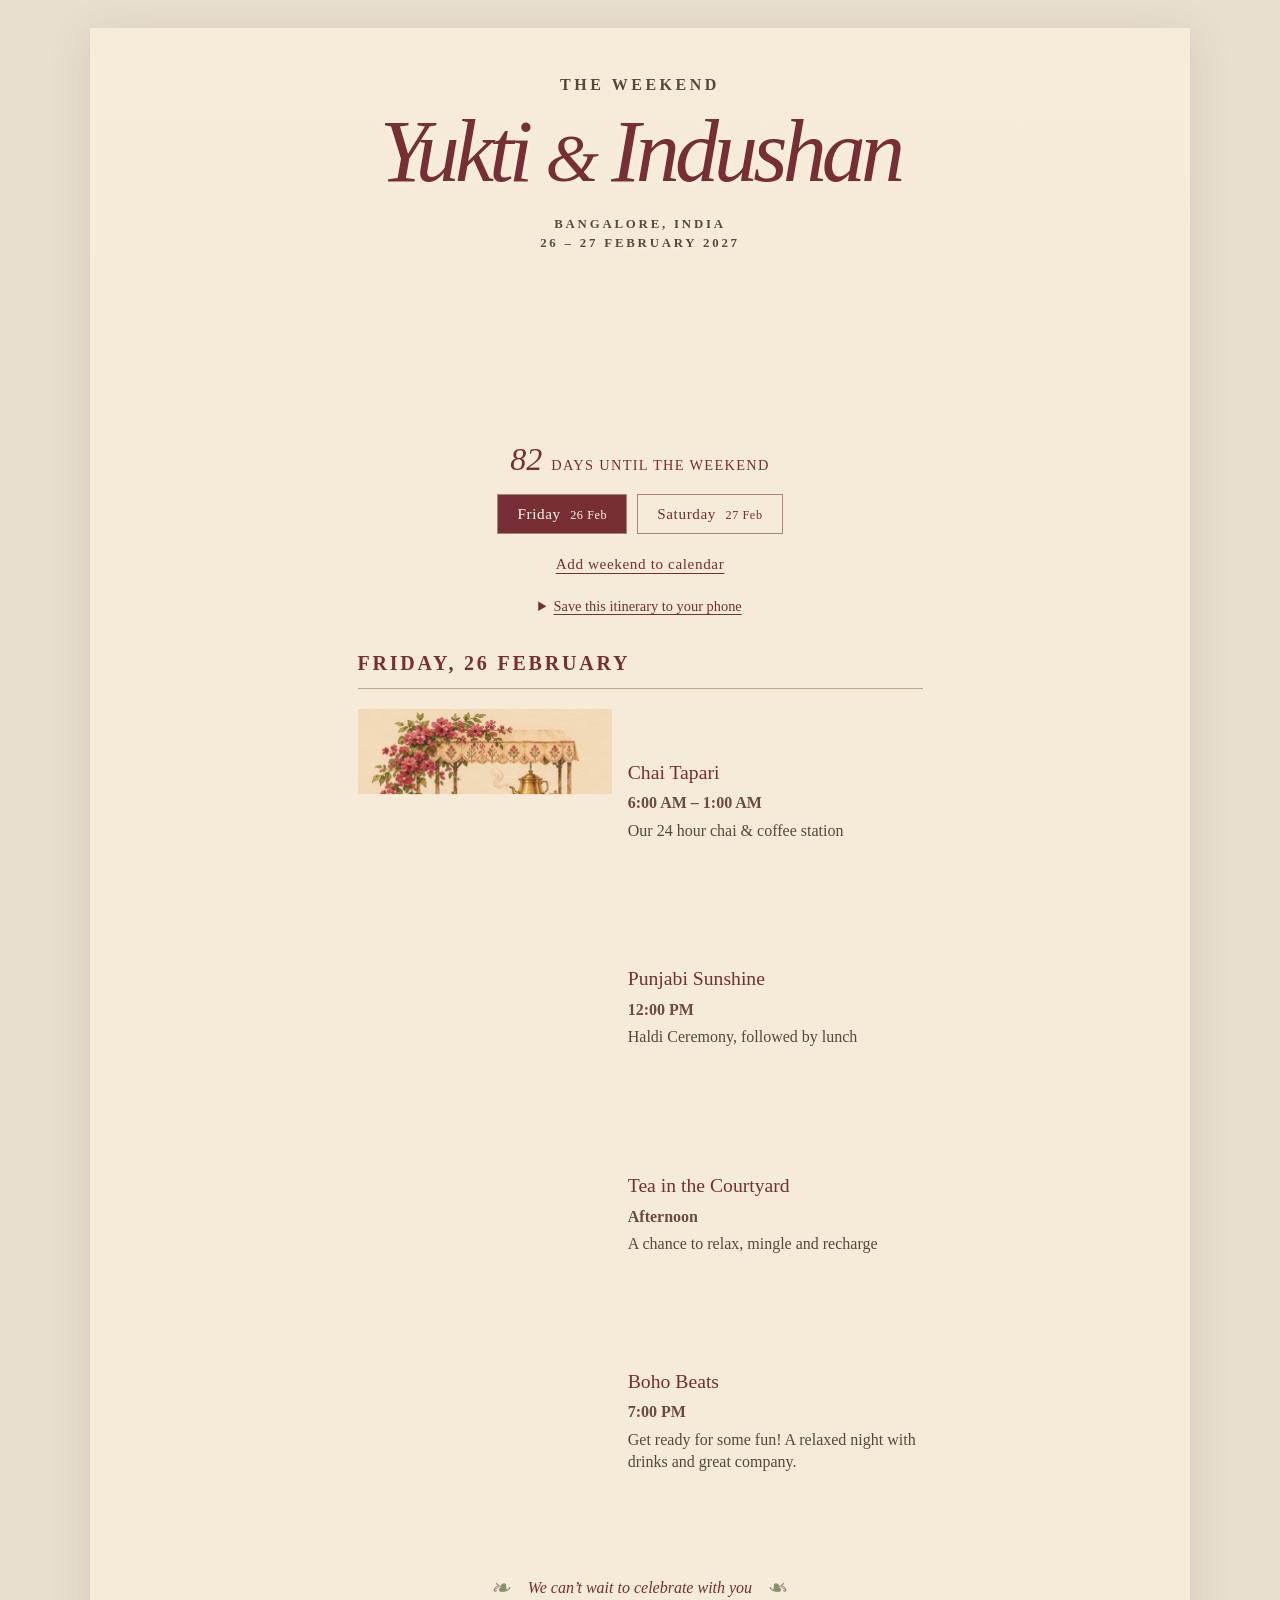
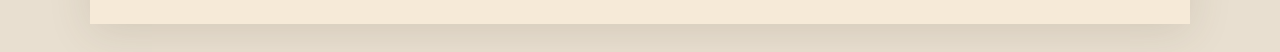
==== index.html @ e892ce78 "Add wedding itinerary web app" ====
<!doctype html>
<html lang="en">
<head>
  <meta charset="utf-8">
  <meta name="viewport" content="width=device-width, initial-scale=1">
  <meta name="theme-color" content="#f4e8d5">
  <meta name="description" content="The wedding weekend itinerary for Yukti and Indushan in Bangalore, 26–27 February 2027.">
  <title>Friday | Yukti &amp; Indushan</title>
  <link rel="manifest" href="manifest.webmanifest">
  <link rel="apple-touch-icon" href="assets/apple-touch-icon.png">
  <meta name="apple-mobile-web-app-capable" content="yes">
  <meta name="apple-mobile-web-app-status-bar-style" content="default">
  <link rel="stylesheet" href="style.css">
</head>
<body>
  <main class="invitation">
    <header class="hero">
      <div class="hero-copy">
        <p class="eyebrow">The Weekend</p>
        <h1>Yukti <span>&amp;</span> Indushan</h1>
        <p class="place">Bangalore, India</p>
        <p class="date">26 &ndash; 27 February 2027</p>
      </div>
    </header>
    <div class="weekend-tools">
      <div class="countdown" aria-live="polite"><span id="countdown-number">&mdash;</span><span id="countdown-label">days until the weekend</span></div>
      <nav class="day-nav" aria-label="Choose a day"><a href="index.html" aria-current="page">Friday <span>26 Feb</span></a><a href="saturday.html">Saturday <span>27 Feb</span></a></nav>
      <a class="calendar-link" href="wedding-weekend.ics" download>Add weekend to calendar</a>
      <div class="install-area"><button class="install-button" id="install-button" hidden>Install itinerary app</button><details class="install-help"><summary>Save this itinerary to your phone</summary><p>On iPhone: open this page in Safari, tap Share, then Add to Home Screen. On Android: use the install button when offered, or choose Add to Home screen from your browser menu.</p><p>Open the app once while connected to save the itinerary for offline use.</p></details></div>
    </div>
    <div class="schedule" aria-label="Wedding weekend itinerary">
      <section class="day" id="friday" aria-labelledby="friday-title">
        <h2 id="friday-title">Friday, 26 February</h2>
        <article class="event"><div class="art chai" aria-hidden="true"></div><div class="event-copy"><h3>Chai Tapari</h3><div class="event-details"><p class="time">6:00 AM &ndash; 1:00 AM</p><p>Our 24 hour chai &amp; coffee station</p></div></div></article>
        <article class="event"><div class="art haldi" aria-hidden="true"></div><div class="event-copy"><h3>Punjabi Sunshine</h3><div class="event-details"><p class="time">12:00 PM</p><p>Haldi Ceremony, followed by lunch</p></div></div></article>
        <article class="event"><div class="art tea" aria-hidden="true"></div><div class="event-copy"><h3>Tea in the Courtyard</h3><div class="event-details"><p class="time">Afternoon</p><p>A chance to relax, mingle and recharge</p></div></div></article>
        <article class="event"><div class="art boho" aria-hidden="true"></div><div class="event-copy"><h3>Boho Beats</h3><div class="event-details"><p class="time">7:00 PM</p><p>Get ready for some fun! A relaxed night with drinks and great company.</p></div></div></article>
      </section>
    </div>
    <footer><span aria-hidden="true">❧</span><p>We can’t wait to celebrate with you</p><span aria-hidden="true">❧</span></footer>
  </main>
  <script src="script.js" defer></script>
</body>
</html>
---- style.css ----
:root{color-scheme:light;--paper:#f6ead8;--ink:#55493b;--wine:#772e35;--line:#bda88c}*{box-sizing:border-box}html{background:#e8dfd0}body{margin:0;color:var(--ink);font-family:Georgia,'Times New Roman',serif}.invitation{max-width:1100px;margin:28px auto;background:var(--paper);box-shadow:0 8px 40px #51402a22;overflow:hidden}.hero{min-height:415px;display:flex;align-items:flex-start;justify-content:center;text-align:center;background:linear-gradient(to bottom,rgba(250,239,220,.18),rgba(246,234,216,.02) 70%,var(--paper)),url('assets/lakeside-watercolor.png') center 56% / cover no-repeat}.hero-copy{padding:48px 16px 0;text-shadow:0 1px 5px #fff5e4}.eyebrow,.place,.date{text-transform:uppercase;letter-spacing:.22em;font-weight:600}.eyebrow{font-size:1rem;margin:0 0 10px}.hero h1{font-size:clamp(3.1rem,7vw,5.5rem);font-weight:400;font-style:italic;letter-spacing:-.055em;line-height:1.1;color:var(--wine);margin:0 0 14px}.hero h1 span{font-size:.78em;font-weight:400}.place,.date{font-size:.8rem;line-height:1.5;margin:0}.schedule{display:grid;grid-template-columns:1fr 1fr;padding:0 5.5% 25px}.day{padding:0 27px}.day+ .day{border-left:1px solid var(--line)}h2{font-size:clamp(1rem,1.8vw,1.25rem);letter-spacing:.14em;text-transform:uppercase;color:var(--wine);border-bottom:1px solid var(--line);padding:0 0 13px;margin:0 0 12px}.event{display:grid;grid-template-columns:45% 1fr;align-items:center;gap:16px;min-height:190px;padding:8px 0}.art{width:100%;aspect-ratio:4/3;background-image:url('assets/event-watercolors.png');background-size:200% 400%;background-repeat:no-repeat;mix-blend-mode:multiply}.chai{background-position:0 0}.breakfast{background-position:100% 0}.haldi{background-position:0 33.333%}.makeup{background-position:100% 33.333%}.tea{background-position:0 66.666%}.ceremony{background-position:100% 66.666%}.boho{background-position:0 100%}.reception{background-position:100% 100%}h3{font-size:1.23rem;font-weight:400;line-height:1.2;color:var(--wine);margin:0 0 8px}.event p,.times{font-size:1rem;line-height:1.4;margin:0 0 5px}.time{font-weight:bold;color:#6d4a3e}.times div{display:flex;gap:12px}.times dt{font-weight:bold;white-space:nowrap}.times dd{margin:0}a{color:inherit;text-decoration-color:#b89579;text-underline-offset:3px}footer{display:flex;align-items:center;justify-content:center;gap:18px;padding:22px;text-align:center;color:var(--wine);font-style:italic}footer p{margin:0}footer span{font-size:1.5rem;color:#89906b}footer span:last-child{transform:scaleX(-1)}@media(max-width:700px){.invitation{margin:0;box-shadow:none}.hero{min-height:330px;background-position:center 55%}.hero-copy{padding-top:45px}.hero h1{font-size:clamp(2.8rem,10vw,4.5rem)}.schedule{display:block;padding:0 6% 10px}.day{padding:0}.day+.day{border:0;margin-top:25px}.event{min-height:155px;gap:14px;grid-template-columns:minmax(115px,42%) 1fr}.art{max-width:210px}h2{font-size:1rem}.event p,.times{font-size:1rem}}@media(max-width:360px){.hero{min-height:285px}.event{grid-template-columns:40% 1fr;gap:10px}h3{font-size:1.1rem}.times div{gap:7px}}

html{scroll-behavior:smooth}.weekend-tools{text-align:center;padding:0 20px 34px}.countdown{display:flex;align-items:baseline;justify-content:center;gap:9px;color:var(--wine);margin:0 0 19px}.countdown #countdown-number{font-size:2rem;font-style:italic;line-height:1}.countdown #countdown-label{font-size:.9rem;letter-spacing:.09em;text-transform:uppercase}.day-nav{display:flex;justify-content:center;gap:10px;flex-wrap:wrap}.day-nav a,.calendar-link{display:inline-block;border:1px solid #a98576;color:var(--wine);padding:10px 19px;text-decoration:none;letter-spacing:.04em;font-size:.95rem;transition:background-color .2s,color .2s}.day-nav a:hover,.day-nav a:focus-visible,.calendar-link:hover,.calendar-link:focus-visible{background:var(--wine);color:#fff8ee}.day-nav a span{font-size:.8em;margin-left:5px}.calendar-link{margin-top:10px;border-color:transparent;text-decoration:underline;text-underline-offset:4px}.day{scroll-margin-top:20px}.event-details{padding-top:0}@media(max-width:700px){.weekend-tools{padding-bottom:28px}.countdown #countdown-label{font-size:.75rem}h3{font-size:1.15rem}}

/* Each day has its own page; keep the schedule comfortably readable on wide screens. */
.schedule{display:block;max-width:740px;margin-inline:auto}.day-nav a[aria-current="page"]{background:var(--wine);color:#fff8ee}.day-nav a[aria-current="page"]:hover{background:#59232a}
.install-area{margin:4px auto 0;max-width:440px}.install-button{font:inherit;color:var(--wine);background:transparent;border:1px solid #a98576;padding:10px 16px;cursor:pointer}.install-button:hover,.install-button:focus-visible{background:var(--wine);color:#fff8ee}.install-help{margin:12px auto 0;font-size:.9rem;line-height:1.5}.install-help summary{color:var(--wine);cursor:pointer;text-decoration:underline;text-underline-offset:3px}.install-help p{margin:10px 0 0}
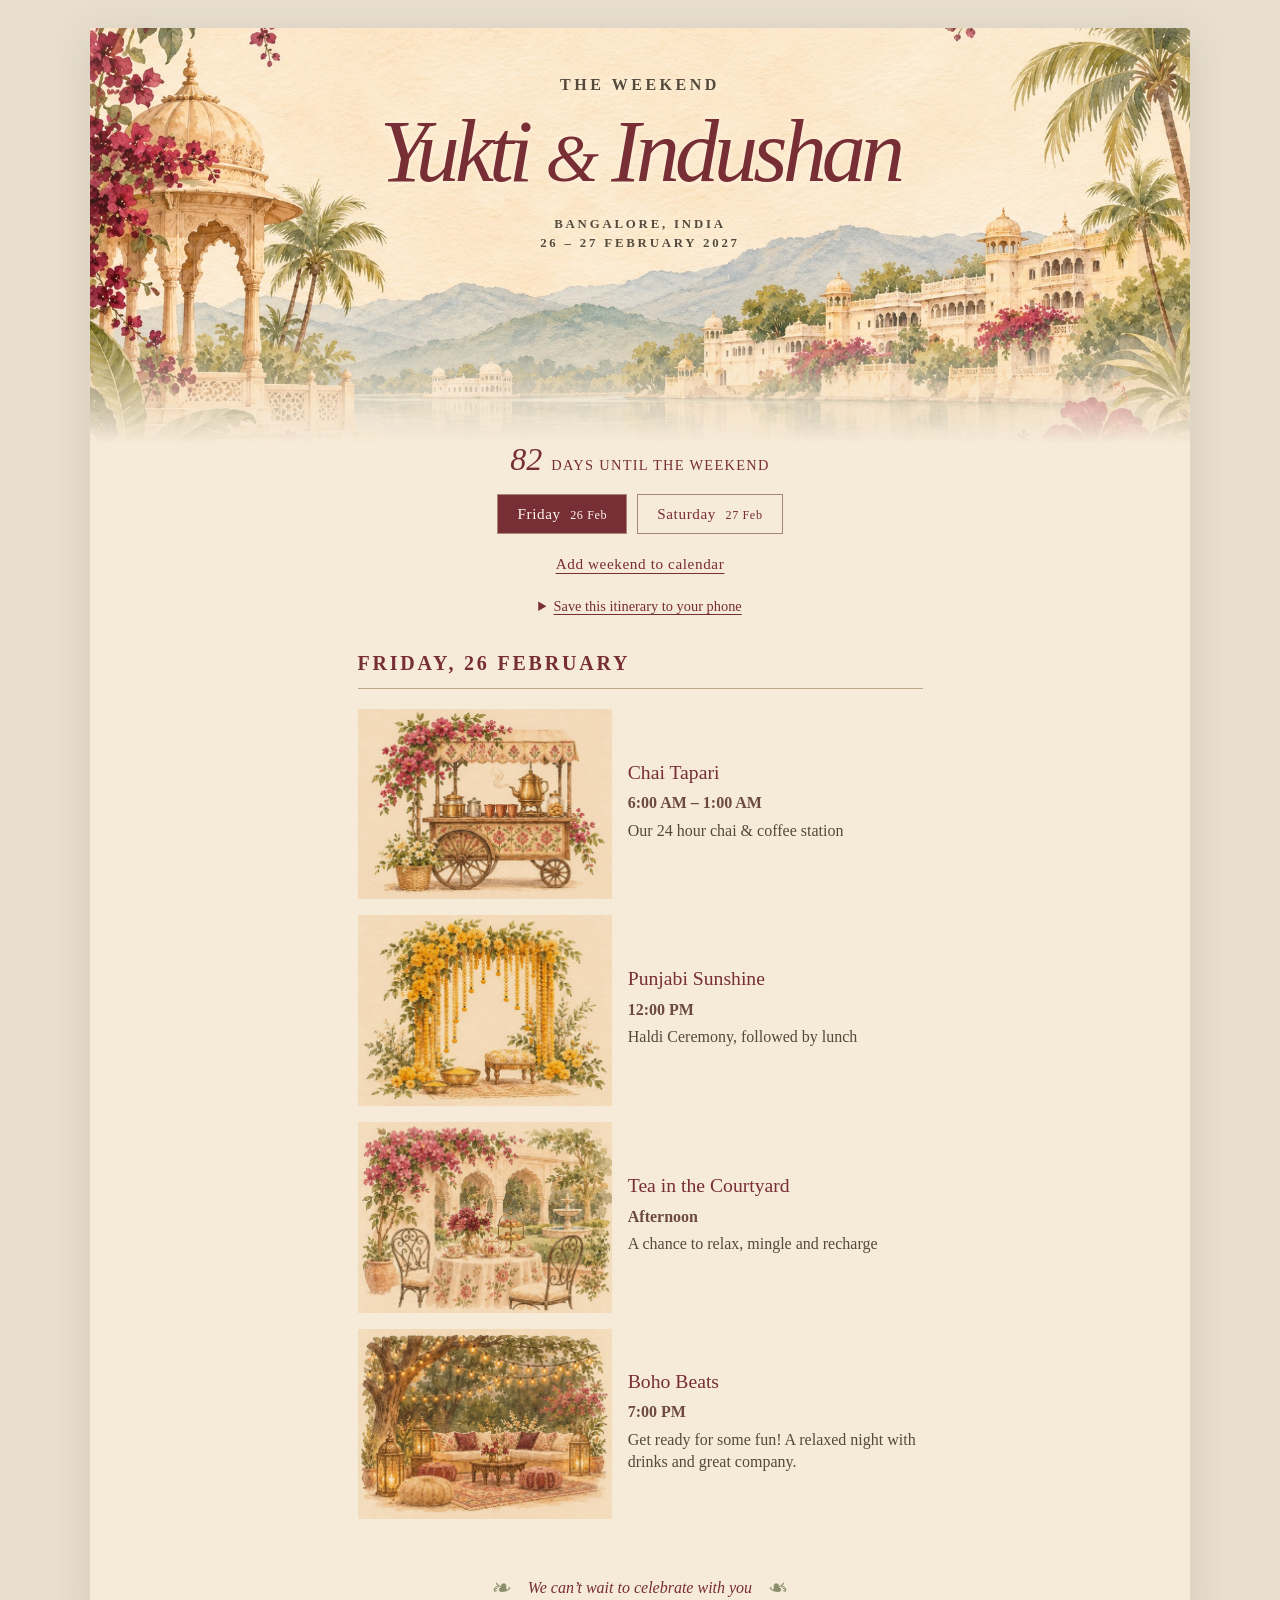
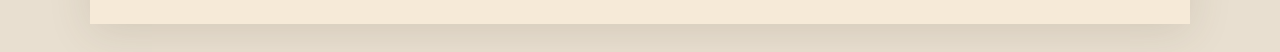
==== commit 928afbfd: "Ensure updated artwork replaces stale offline cache" ====
--- a/index.html
+++ b/index.html
@@ -10,7 +10,7 @@
   <link rel="apple-touch-icon" href="assets/apple-touch-icon.png">
   <meta name="apple-mobile-web-app-capable" content="yes">
   <meta name="apple-mobile-web-app-status-bar-style" content="default">
-  <link rel="stylesheet" href="style.css">
+  <link rel="stylesheet" href="style.css?v=3">
 </head>
 <body>
   <main class="invitation">
--- a/style.css
+++ b/style.css
@@ -1,4 +1,4 @@
-:root{color-scheme:light;--paper:#f6ead8;--ink:#55493b;--wine:#772e35;--line:#bda88c}*{box-sizing:border-box}html{background:#e8dfd0}body{margin:0;color:var(--ink);font-family:Georgia,'Times New Roman',serif}.invitation{max-width:1100px;margin:28px auto;background:var(--paper);box-shadow:0 8px 40px #51402a22;overflow:hidden}.hero{min-height:415px;display:flex;align-items:flex-start;justify-content:center;text-align:center;background:linear-gradient(to bottom,rgba(250,239,220,.18),rgba(246,234,216,.02) 70%,var(--paper)),url('assets/lakeside-watercolor.png') center 56% / cover no-repeat}.hero-copy{padding:48px 16px 0;text-shadow:0 1px 5px #fff5e4}.eyebrow,.place,.date{text-transform:uppercase;letter-spacing:.22em;font-weight:600}.eyebrow{font-size:1rem;margin:0 0 10px}.hero h1{font-size:clamp(3.1rem,7vw,5.5rem);font-weight:400;font-style:italic;letter-spacing:-.055em;line-height:1.1;color:var(--wine);margin:0 0 14px}.hero h1 span{font-size:.78em;font-weight:400}.place,.date{font-size:.8rem;line-height:1.5;margin:0}.schedule{display:grid;grid-template-columns:1fr 1fr;padding:0 5.5% 25px}.day{padding:0 27px}.day+ .day{border-left:1px solid var(--line)}h2{font-size:clamp(1rem,1.8vw,1.25rem);letter-spacing:.14em;text-transform:uppercase;color:var(--wine);border-bottom:1px solid var(--line);padding:0 0 13px;margin:0 0 12px}.event{display:grid;grid-template-columns:45% 1fr;align-items:center;gap:16px;min-height:190px;padding:8px 0}.art{width:100%;aspect-ratio:4/3;background-image:url('assets/event-watercolors.png');background-size:200% 400%;background-repeat:no-repeat;mix-blend-mode:multiply}.chai{background-position:0 0}.breakfast{background-position:100% 0}.haldi{background-position:0 33.333%}.makeup{background-position:100% 33.333%}.tea{background-position:0 66.666%}.ceremony{background-position:100% 66.666%}.boho{background-position:0 100%}.reception{background-position:100% 100%}h3{font-size:1.23rem;font-weight:400;line-height:1.2;color:var(--wine);margin:0 0 8px}.event p,.times{font-size:1rem;line-height:1.4;margin:0 0 5px}.time{font-weight:bold;color:#6d4a3e}.times div{display:flex;gap:12px}.times dt{font-weight:bold;white-space:nowrap}.times dd{margin:0}a{color:inherit;text-decoration-color:#b89579;text-underline-offset:3px}footer{display:flex;align-items:center;justify-content:center;gap:18px;padding:22px;text-align:center;color:var(--wine);font-style:italic}footer p{margin:0}footer span{font-size:1.5rem;color:#89906b}footer span:last-child{transform:scaleX(-1)}@media(max-width:700px){.invitation{margin:0;box-shadow:none}.hero{min-height:330px;background-position:center 55%}.hero-copy{padding-top:45px}.hero h1{font-size:clamp(2.8rem,10vw,4.5rem)}.schedule{display:block;padding:0 6% 10px}.day{padding:0}.day+.day{border:0;margin-top:25px}.event{min-height:155px;gap:14px;grid-template-columns:minmax(115px,42%) 1fr}.art{max-width:210px}h2{font-size:1rem}.event p,.times{font-size:1rem}}@media(max-width:360px){.hero{min-height:285px}.event{grid-template-columns:40% 1fr;gap:10px}h3{font-size:1.1rem}.times div{gap:7px}}
+:root{color-scheme:light;--paper:#f6ead8;--ink:#55493b;--wine:#772e35;--line:#bda88c}*{box-sizing:border-box}html{background:#e8dfd0}body{margin:0;color:var(--ink);font-family:Georgia,'Times New Roman',serif}.invitation{max-width:1100px;margin:28px auto;background:var(--paper);box-shadow:0 8px 40px #51402a22;overflow:hidden}.hero{min-height:415px;display:flex;align-items:flex-start;justify-content:center;text-align:center;background:linear-gradient(to bottom,rgba(250,239,220,.18),rgba(246,234,216,.02) 70%,var(--paper)),url('assets/lakeside-watercolor.jpg') center 56% / cover no-repeat}.hero-copy{padding:48px 16px 0;text-shadow:0 1px 5px #fff5e4}.eyebrow,.place,.date{text-transform:uppercase;letter-spacing:.22em;font-weight:600}.eyebrow{font-size:1rem;margin:0 0 10px}.hero h1{font-size:clamp(3.1rem,7vw,5.5rem);font-weight:400;font-style:italic;letter-spacing:-.055em;line-height:1.1;color:var(--wine);margin:0 0 14px}.hero h1 span{font-size:.78em;font-weight:400}.place,.date{font-size:.8rem;line-height:1.5;margin:0}.schedule{display:grid;grid-template-columns:1fr 1fr;padding:0 5.5% 25px}.day{padding:0 27px}.day+ .day{border-left:1px solid var(--line)}h2{font-size:clamp(1rem,1.8vw,1.25rem);letter-spacing:.14em;text-transform:uppercase;color:var(--wine);border-bottom:1px solid var(--line);padding:0 0 13px;margin:0 0 12px}.event{display:grid;grid-template-columns:45% 1fr;align-items:center;gap:16px;min-height:190px;padding:8px 0}.art{width:100%;aspect-ratio:4/3;background-image:url('assets/event-watercolors.jpg');background-size:200% 400%;background-repeat:no-repeat;mix-blend-mode:multiply}.chai{background-position:0 0}.breakfast{background-position:100% 0}.haldi{background-position:0 33.333%}.makeup{background-position:100% 33.333%}.tea{background-position:0 66.666%}.ceremony{background-position:100% 66.666%}.boho{background-position:0 100%}.reception{background-position:100% 100%}h3{font-size:1.23rem;font-weight:400;line-height:1.2;color:var(--wine);margin:0 0 8px}.event p,.times{font-size:1rem;line-height:1.4;margin:0 0 5px}.time{font-weight:bold;color:#6d4a3e}.times div{display:flex;gap:12px}.times dt{font-weight:bold;white-space:nowrap}.times dd{margin:0}a{color:inherit;text-decoration-color:#b89579;text-underline-offset:3px}footer{display:flex;align-items:center;justify-content:center;gap:18px;padding:22px;text-align:center;color:var(--wine);font-style:italic}footer p{margin:0}footer span{font-size:1.5rem;color:#89906b}footer span:last-child{transform:scaleX(-1)}@media(max-width:700px){.invitation{margin:0;box-shadow:none}.hero{min-height:330px;background-position:center 55%}.hero-copy{padding-top:45px}.hero h1{font-size:clamp(2.8rem,10vw,4.5rem)}.schedule{display:block;padding:0 6% 10px}.day{padding:0}.day+.day{border:0;margin-top:25px}.event{min-height:155px;gap:14px;grid-template-columns:minmax(115px,42%) 1fr}.art{max-width:210px}h2{font-size:1rem}.event p,.times{font-size:1rem}}@media(max-width:360px){.hero{min-height:285px}.event{grid-template-columns:40% 1fr;gap:10px}h3{font-size:1.1rem}.times div{gap:7px}}
 
 html{scroll-behavior:smooth}.weekend-tools{text-align:center;padding:0 20px 34px}.countdown{display:flex;align-items:baseline;justify-content:center;gap:9px;color:var(--wine);margin:0 0 19px}.countdown #countdown-number{font-size:2rem;font-style:italic;line-height:1}.countdown #countdown-label{font-size:.9rem;letter-spacing:.09em;text-transform:uppercase}.day-nav{display:flex;justify-content:center;gap:10px;flex-wrap:wrap}.day-nav a,.calendar-link{display:inline-block;border:1px solid #a98576;color:var(--wine);padding:10px 19px;text-decoration:none;letter-spacing:.04em;font-size:.95rem;transition:background-color .2s,color .2s}.day-nav a:hover,.day-nav a:focus-visible,.calendar-link:hover,.calendar-link:focus-visible{background:var(--wine);color:#fff8ee}.day-nav a span{font-size:.8em;margin-left:5px}.calendar-link{margin-top:10px;border-color:transparent;text-decoration:underline;text-underline-offset:4px}.day{scroll-margin-top:20px}.event-details{padding-top:0}@media(max-width:700px){.weekend-tools{padding-bottom:28px}.countdown #countdown-label{font-size:.75rem}h3{font-size:1.15rem}}
 
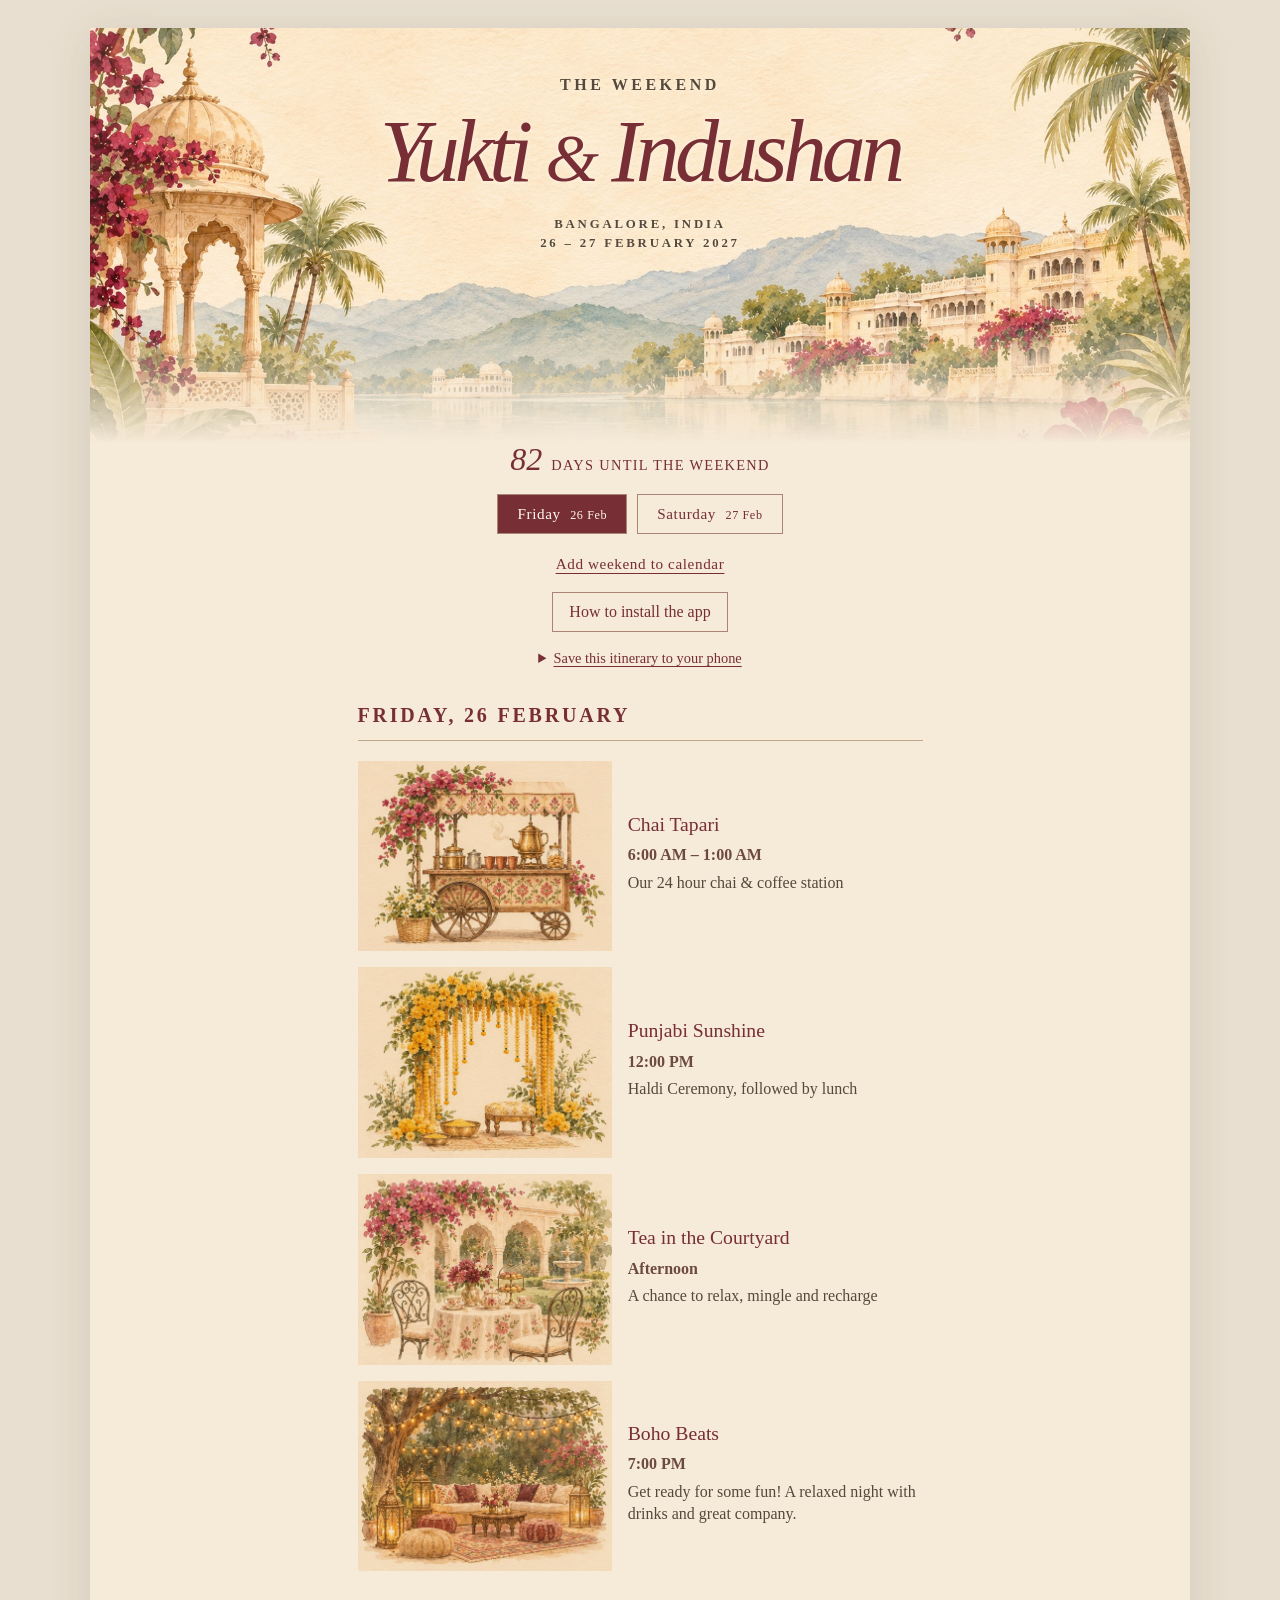
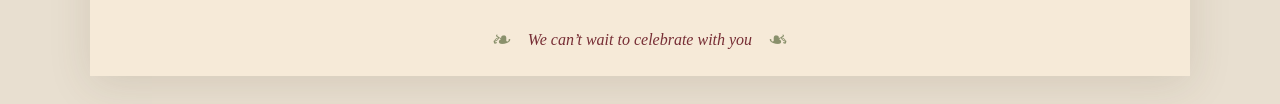
==== commit ff140d04: "Add guided home screen installation" ====
--- a/index.html
+++ b/index.html
@@ -10,7 +10,8 @@
   <link rel="apple-touch-icon" href="assets/apple-touch-icon.png">
   <meta name="apple-mobile-web-app-capable" content="yes">
   <meta name="apple-mobile-web-app-status-bar-style" content="default">
-  <link rel="stylesheet" href="style.css?v=3">
+  <link rel="stylesheet" href="style.css?v=4">
+  <link rel="stylesheet" href="vendor/add-to-homescreen/add-to-homescreen.min.css">
 </head>
 <body>
   <main class="invitation">
@@ -26,7 +27,7 @@
       <div class="countdown" aria-live="polite"><span id="countdown-number">&mdash;</span><span id="countdown-label">days until the weekend</span></div>
       <nav class="day-nav" aria-label="Choose a day"><a href="index.html" aria-current="page">Friday <span>26 Feb</span></a><a href="saturday.html">Saturday <span>27 Feb</span></a></nav>
       <a class="calendar-link" href="wedding-weekend.ics" download>Add weekend to calendar</a>
-      <div class="install-area"><button class="install-button" id="install-button" hidden>Install itinerary app</button><details class="install-help"><summary>Save this itinerary to your phone</summary><p>On iPhone: open this page in Safari, tap Share, then Add to Home Screen. On Android: use the install button when offered, or choose Add to Home screen from your browser menu.</p><p>Open the app once while connected to save the itinerary for offline use.</p></details></div>
+      <div class="install-area"><button class="install-button guide-button" id="guide-button" hidden>How to install the app</button><button class="install-button" id="install-button" hidden>Install itinerary app</button><details class="install-help"><summary>Save this itinerary to your phone</summary><p>On iPhone: open this page in Safari, tap Share, then Add to Home Screen. On Android: use the install button when offered, or choose Add to Home screen from your browser menu.</p><p>Open the app once while connected to save the itinerary for offline use.</p></details></div>
     </div>
     <div class="schedule" aria-label="Wedding weekend itinerary">
       <section class="day" id="friday" aria-labelledby="friday-title">
@@ -39,6 +40,7 @@
     </div>
     <footer><span aria-hidden="true">❧</span><p>We can’t wait to celebrate with you</p><span aria-hidden="true">❧</span></footer>
   </main>
-  <script src="script.js" defer></script>
+  <script src="vendor/add-to-homescreen/add-to-homescreen_en.min.js" defer></script>
+  <script src="script.js?v=4" defer></script>
 </body>
 </html>
--- a/style.css
+++ b/style.css
@@ -5,3 +5,4 @@
 /* Each day has its own page; keep the schedule comfortably readable on wide screens. */
 .schedule{display:block;max-width:740px;margin-inline:auto}.day-nav a[aria-current="page"]{background:var(--wine);color:#fff8ee}.day-nav a[aria-current="page"]:hover{background:#59232a}
 .install-area{margin:4px auto 0;max-width:440px}.install-button{font:inherit;color:var(--wine);background:transparent;border:1px solid #a98576;padding:10px 16px;cursor:pointer}.install-button:hover,.install-button:focus-visible{background:var(--wine);color:#fff8ee}.install-help{margin:12px auto 0;font-size:.9rem;line-height:1.5}.install-help summary{color:var(--wine);cursor:pointer;text-decoration:underline;text-underline-offset:3px}.install-help p{margin:10px 0 0}
+.guide-button{margin:4px}.install-button[hidden]{display:none}
--- a/vendor/add-to-homescreen/add-to-homescreen.min.css
+++ b/vendor/add-to-homescreen/add-to-homescreen.min.css
@@ -0,0 +1,862 @@
+@import url(https://fonts.googleapis.com/css2?family=Roboto:wght@400;500;700&display=swap);
+.adhs-container {
+  display: block;
+  position: fixed;
+  top: 0;
+  left: 0;
+  width: 100vw;
+  height: 100vh;
+  background-color: rgba(0, 0, 0, 0);
+  z-index: 999999;
+  opacity: 0;
+  transition: opacity 0.3s ease-in-out, background-color 0.3s ease-in-out;
+  font-family: "Roboto", sans-serif;
+  color: #212121;
+  backdrop-filter: blur(5px);
+  -webkit-backdrop-filter: blur(5px);
+}
+
+.adhs-container.visible {
+  background-color: rgba(0, 0, 0, 0.9);
+  opacity: 1;
+}
+
+.adhs-container .adhs-modal {
+  background-color: #f5f5f5;
+  border-radius: 7px;
+  box-shadow: 0 2px 10px rgba(0, 0, 0, 0.2);
+  left: 50%;
+  margin: auto;
+  max-width: 400px;
+  padding: 49px 19px 32px 19px;
+  position: absolute;
+  transition: opacity 0.3s ease-in-out;
+  display: flex;
+  flex-direction: column;
+  line-height: normal;
+  top: 40%;
+  transform: translateY(-50%) translateX(-50%);
+  width: 90%;
+}
+
+@keyframes adhs-bounce-modal {
+  0%,
+  20%,
+  50%,
+  80%,
+  100% {
+    transform: translateY(-50%) translateX(-50%);
+  }
+
+  40% {
+    transform: translateY(-40%) translateX(-50%);
+  }
+
+  60% {
+    transform: translateY(-55%) translateX(-50%);
+  }
+}
+
+.adhs-container.visible .adhs-modal {
+  opacity: 1;
+  animation: adhs-bounce-modal 0.5s;
+}
+
+.adhs-container .adhs-logo {
+  position: absolute;
+  left: 0;
+  right: 0;
+  margin: auto;
+  height: 80px;
+  width: 80px;
+  top: -45px;
+  z-index: 1000000;
+}
+
+.adhs-container .adhs-logo img {
+  width: 80px;
+  height: 80px;
+  border-radius: 12px;
+}
+
+.adhs-container .adhs-modal .adhs-title {
+  font-size: 27px;
+  font-weight: 700;
+  padding: 0px 0px 18px 0px;
+  text-align: justify;
+  word-spacing: -0.1em;
+}
+
+.adhs-container .adhs-modal .adhs-error-title {
+  font-size: 24px;
+  font-weight: 700;
+  margin: 5px 10px 15px 10px;
+  text-align: justify;
+}
+
+.adhs-container .adhs-modal .adhs-error-body {
+  font-size: 20px;
+  margin: 0px 10px 20px 10px;
+  text-align: justify;
+}
+
+.adhs-container .adhs-modal .adhs-error-copy-link-button {
+  background-color: white;
+  border: 1px solid;
+  border-radius: 4px;
+  font-size: 19px;
+  padding: 5px;
+}
+
+.adhs-container .adhs-modal .adhs-list {
+  display: flex;
+  flex-direction: column;
+}
+
+.adhs-container .adhs-modal .adhs-list .adhs-emphasis {
+  font-weight: 700;
+  font-size: 20px;
+}
+
+.adhs-container .adhs-modal .adhs-list .adhs-your-app-icon {
+  height: 40px;
+  margin: 0px 5px -13px 5px;
+  border-radius: 6px;
+}
+
+.adhs-container .adhs-modal .adhs-list .adhs-list-item {
+  display: flex;
+  flex-direction: row;
+  align-items: start;
+  justify-content: flex-start;
+  margin: 0px 0px 10px 0px;
+}
+
+.adhs-container .adhs-modal .adhs-list .adhs-list-item .adhs-number-container {
+  flex-direction: column;
+  display: flex;
+  /* margin: 0px 5px 0px 0px; */
+}
+
+.adhs-container.adhs-desktop
+  .adhs-modal
+  .adhs-list
+  .adhs-list-item
+  .adhs-number-container {
+  margin: 0px 5px 0px 0px;
+}
+
+.adhs-container.adhs-mobile
+  .adhs-modal
+  .adhs-list
+  .adhs-list-item
+  .adhs-number-container {
+  margin: 5px 5px 0px 0px;
+}
+
+.adhs-container .adhs-modal .adhs-list .adhs-list-item .adhs-circle {
+  font-size: 30px;
+  height: 32px;
+  width: 32px;
+  border-radius: 100px;
+  background-color: #000000;
+}
+
+.adhs-container .adhs-modal .adhs-list .adhs-list-item .adhs-number {
+  padding: 6px 0px 0px 11px;
+  color: white;
+  font-size: 17px;
+  font-weight: 100;
+}
+
+[dir="rtl"]
+  .adhs-container
+  .adhs-modal
+  .adhs-list
+  .adhs-list-item
+  .adhs-number {
+  padding: 6px 11px 0px 11px;
+}
+
+.adhs-container .adhs-modal .adhs-list .adhs-list-item .adhs-instruction {
+  font-size: 19px;
+  line-height: 27px;
+  padding: 0px 5px 0px 5px;
+  /* text-align: justify; */
+}
+
+.adhs-container.adhs-mobile
+  .adhs-modal
+  .adhs-list
+  .adhs-list-item
+  .adhs-instruction:has(.adhs-list-button) {
+  padding-top: 5px;
+}
+
+.adhs-container .adhs-modal .adhs-list .adhs-list-item .adhs-list-button {
+  display: inline-block;
+  /* border: 0.5px solid lightgrey; */
+  border-radius: 4px;
+  box-shadow: 1px 1px 2px gray;
+  margin-right: 3px;
+  padding: 2px 8px;
+  white-space: nowrap;
+}
+
+.adhs-container
+  .adhs-modal
+  .adhs-list
+  .adhs-list-item
+  .adhs-list-button:has(.adhs-list-button-image-only) {
+  display: inline-block;
+  padding: 1px 8px;
+}
+
+.adhs-container
+  .adhs-modal
+  .adhs-list
+  .adhs-list-item
+  .adhs-list-button
+  .adhs-list-button-text {
+  display: inline;
+  font-size: 16px;
+  position: relative;
+  top: -1px;
+}
+
+.adhs-container
+  .adhs-modal
+  .adhs-list
+  .adhs-list-item
+  .adhs-list-button
+  .adhs-list-button-image-only {
+  display: inline;
+  position: relative;
+  left: 0px;
+  top: 3px;
+}
+
+.adhs-container
+  .adhs-modal
+  .adhs-list
+  .adhs-list-item
+  .adhs-list-button
+  .adhs-list-button-image-left {
+  display: inline;
+  position: relative;
+  margin: 0 5px 0 0;
+  top: 2px;
+}
+
+.adhs-container
+  .adhs-modal
+  .adhs-list
+  .adhs-list-item
+  .adhs-list-button
+  .adhs-list-button-image-right {
+  display: inline;
+  position: relative;
+  margin: 0 0 0 5px;
+  top: 2px;
+}
+
+/* IOS Safari */
+.adhs-container.adhs-ios.adhs-safari
+  .adhs-modal
+  .adhs-list
+  .adhs-ios-safari-sharing-api-button {
+  height: 35px;
+  margin: 0px 5px -7px 5px;
+  box-shadow: 1px 1px 2px gray;
+  border-radius: 4px;
+  background-color: #ffffff;
+}
+
+.adhs-container.adhs-ios.adhs-safari
+  .adhs-modal
+  .adhs-list
+  .adhs-ios-safari-add-to-home-screen-button {
+  height: 33px;
+  margin: 0px 5px -7px 5px;
+  box-shadow: 1px 1px 2px gray;
+  border-radius: 4px;
+  background-color: #ffffff;
+}
+
+@keyframes adhs-ios-safari-bouncing-arrow-animation {
+  0%,
+  20%,
+  50%,
+  80%,
+  100% {
+    transform: translateY(0);
+  }
+
+  40% {
+    transform: translateY(-30px);
+  }
+
+  60% {
+    transform: translateY(-15px);
+  }
+}
+
+@keyframes adhs-ios-ipad-safari-bouncing-arrow-animation {
+  0%,
+  20%,
+  50%,
+  80%,
+  100% {
+    transform: translateY(0) rotate(180deg);
+  }
+
+  40% {
+    transform: translateY(30px) rotate(180deg);
+  }
+
+  60% {
+    transform: translateY(15px) rotate(180deg);
+  }
+}
+
+@media (orientation: landscape) {
+  .adhs-container .adhs-bouncing-arrow {
+    display: none;
+  }
+}
+
+.adhs-container.adhs-ios.adhs-safari
+  .adhs-ios-safari-bouncing-arrow-container
+  img {
+  height: 60px;
+  position: absolute;
+  top: calc(100dvh - 60px);
+  bottom: unset;
+  left: 0;
+  right: 0;
+  margin: auto;
+  animation: adhs-ios-safari-bouncing-arrow-animation 2s infinite;
+}
+
+.adhs-container.adhs-ios.adhs-safari.adhs-ios26
+  .adhs-ios-safari-bouncing-arrow-container
+  img {
+  height: 60px;
+  position: absolute;
+  top: calc(100dvh - 60px);
+  bottom: unset;
+  left: unset;
+  right: 7%;
+  margin: 0px 0px;
+  animation: adhs-ios-safari-bouncing-arrow-animation 2s infinite;
+}
+
+.adhs-container.adhs-ios.adhs-safari
+  .adhs-ios-ipad-safari-bouncing-arrow-container
+  img {
+  height: 60px;
+  position: absolute;
+  top: 0;
+  bottom: unset;
+  left: unset;
+  right: 11%; 
+  margin: 0px 0px;
+  animation: adhs-ios-ipad-safari-bouncing-arrow-animation 2s infinite;
+}
+
+.adhs-container.adhs-ios.adhs-safari.adhs-ios26
+  .adhs-ios-ipad-safari-bouncing-arrow-container
+  img {
+  height: 60px;
+  position: absolute;
+  top: 0;
+  bottom: unset;
+  left: unset;
+  right: 9%; 
+  margin: 0px 0px;
+  animation: adhs-ios-ipad-safari-bouncing-arrow-animation 2s infinite;
+}
+
+/* IOS Chrome */
+@keyframes adhs-ios-chrome-bouncing-arrow-animation {
+  0%,
+  20%,
+  50%,
+  80%,
+  100% {
+    transform: translateY(0);
+  }
+
+  40% {
+    transform: translateY(20px);
+  }
+
+  60% {
+    transform: translateY(5px);
+  }
+}
+
+.adhs-container.adhs-ios.adhs-chrome
+  .adhs-modal
+  .adhs-list
+  .adhs-ios-chrome-more-button {
+  height: 35px;
+  margin: 0px 5px -7px 5px;
+  box-shadow: 1px 1px 2px gray;
+  border-radius: 4px;
+  background-color: #ffffff;
+}
+
+.adhs-container.adhs-ios.adhs-chrome
+  .adhs-ios-chrome-bouncing-arrow-container
+  img {
+  height: 40px;
+  position: absolute;
+  top: 0;
+  right: 18px;
+  animation: adhs-ios-chrome-bouncing-arrow-animation 1.5s infinite;
+}
+
+.adhs-container.adhs-ios.adhs-chrome
+  .adhs-modal
+  .adhs-list
+  .adhs-ios-chrome-add-to-home-screen-button {
+  height: 35px;
+  margin: 0px 5px -7px 5px;
+  box-shadow: 1px 1px 2px gray;
+  border-radius: 4px;
+  background-color: #ffffff;
+}
+
+/* Android Chrome */
+@keyframes adhs-android-chrome-bouncing-arrow-animation {
+  0%,
+  20%,
+  50%,
+  80%,
+  100% {
+    transform: translateY(0);
+  }
+
+  40% {
+    transform: translateY(20px);
+  }
+
+  60% {
+    transform: translateY(5px);
+  }
+}
+
+.adhs-container.adhs-android.adhs-chrome
+  .adhs-android-chrome-bouncing-arrow-container
+  img {
+  height: 40px;
+  position: absolute;
+  top: 0;
+  right: 15px;
+  animation: adhs-android-chrome-bouncing-arrow-animation 1.5s infinite;
+}
+
+@keyframes adhs-android-edge-portrait-bouncing-arrow-animation {
+  0%,
+  20%,
+  50%,
+  80%,
+  100% {
+    transform: translateY(0);
+  }
+
+  40% {
+    transform: translateY(-20px);
+  }
+
+  60% {
+    transform: translateY(-5px);
+  }
+}
+
+@keyframes adhs-android-edge-landscape-bouncing-arrow-animation {
+  0%,
+  20%,
+  50%,
+  80%,
+  100% {
+    transform: translateY(0);
+  }
+
+  40% {
+    transform: translateY(20px);
+  }
+
+  60% {
+    transform: translateY(5px);
+  }
+}
+
+.adhs-container.adhs-android.adhs-edge
+  .adhs-android-edge-bouncing-arrow-container
+  img {
+  position: absolute;
+  height: 40px;
+  top: calc(100dvh - 60px);
+  right: 25px;
+  animation: adhs-android-edge-portrait-bouncing-arrow-animation 1.5s infinite;
+}
+
+@media (orientation: landscape) {
+  .adhs-container.adhs-android.adhs-edge
+  .adhs-android-edge-bouncing-arrow-container
+  img {
+    position: absolute;
+    height: 40px;
+    top: 20px;
+    right: 33px;
+    animation: adhs-android-edge-landscape-bouncing-arrow-animation 1.5s infinite;
+  }
+}
+
+.adhs-container.adhs-android.adhs-chrome
+  .adhs-modal
+  .adhs-list
+  .adhs-android-chrome-more-button {
+  height: 30px;
+  background: white;
+  margin: 0px 5px -7px 5px;
+  box-shadow: 1px 1px 2px gray;
+  border-radius: 4px;
+}
+
+.adhs-container.adhs-android.adhs-chrome
+  .adhs-modal
+  .adhs-list
+  .adhs-android-chrome-add-to-homescreen-button {
+  height: 30px;
+  background: white;
+  margin: 0px 5px -9px 5px;
+  box-shadow: 1px 1px 2px gray;
+  border-radius: 4px;
+  padding: 0px 7px 0px 4px;
+}
+
+.adhs-container.adhs-android.adhs-chrome
+  .adhs-modal
+  .adhs-list
+  .adhs-android-chrome-install-app {
+  height: 30px;
+  background: white;
+  margin: 10px 5px -10px 5px;
+  box-shadow: 1px 1px 2px gray;
+  border-radius: 4px;
+  padding: 0px;
+}
+
+.adhs-container.adhs-android.adhs-chrome
+  .adhs-modal
+  .adhs-list
+  .adhs-list-item
+  .adhs-instruction {
+  line-height: 34px;
+}
+
+/* In-App System Browser */
+.adhs-container.adhs-inappbrowser-openinsystembrowser .adhs-modal .adhs-title {
+  padding: 0px 0px 9px 0px;
+}
+
+.adhs-container.adhs-inappbrowser-openinsystembrowser
+  .adhs-modal
+  .adhs-list
+  .adhs-emphasis {
+  padding: 6px 8px;
+  border-radius: 5px;
+  margin: 0px 0px 0px 5px;
+  box-shadow: 1px 1px 2px gray;
+  background: white;
+  width: fit-content;
+  font-weight: 500;
+}
+
+.adhs-container.adhs-inappbrowser-openinsystembrowser
+  .adhs-modal
+  .adhs-list
+  .adhs-list-item {
+  margin: 6px 0px 9px 0px;
+}
+
+.adhs-container.adhs-inappbrowser-openinsystembrowser
+  .adhs-modal
+  .adhs-list
+  .adhs-list-item
+  .adhs-instruction {
+  padding: 0px 0px 2px 9px;
+  line-height: 42px;
+}
+
+@keyframes adhs-inappbrowser-openinsystembrowser-bouncing-arrow-animation {
+  0%,
+  20%,
+  50%,
+  80%,
+  100% {
+    transform: translateY(0);
+  }
+
+  40% {
+    transform: translateY(20px);
+  }
+
+  60% {
+    transform: translateY(5px);
+  }
+}
+
+.adhs-container.adhs-inappbrowser-openinsystembrowser
+  .adhs-inappbrowser-openinsystembrowser-bouncing-arrow-container
+  img {
+  height: 40px;
+  position: absolute;
+  top: 0;
+  right: 6px;
+  animation: adhs-inappbrowser-openinsystembrowser-bouncing-arrow-animation 1.5s
+    infinite;
+}
+
+.adhs-container.adhs-inappbrowser-openinsystembrowser
+  .adhs-modal
+  .adhs-list
+  .adhs-more-button {
+  height: 35px;
+  background: white;
+  margin: 0px 5px -11px 5px;
+  box-shadow: 1px 1px 2px gray;
+  border-radius: 4px;
+}
+
+/* In-App Safari Browser */
+.adhs-container.adhs-inappbrowser-openinsafari .adhs-modal .adhs-title {
+  padding: 0px 0px 9px 0px;
+}
+
+.adhs-container.adhs-inappbrowser-openinsafari
+  .adhs-modal
+  .adhs-list
+  .adhs-emphasis {
+  padding: 6px 8px;
+  border-radius: 5px;
+  margin: 0px 0px 0px 5px;
+  box-shadow: 1px 1px 2px gray;
+  background: white;
+  width: fit-content;
+  font-weight: 500;
+}
+
+.adhs-container.adhs-inappbrowser-openinsafari
+  .adhs-modal
+  .adhs-list
+  .adhs-list-item {
+  margin: 6px 0px 9px 0px;
+}
+
+.adhs-container.adhs-inappbrowser-openinsafari
+  .adhs-modal
+  .adhs-list
+  .adhs-list-item
+  .adhs-instruction {
+  padding: 0px 0px 0px 9px;
+  line-height: 34px;
+  margin: 4px 0px 0px 0px;
+}
+
+@keyframes adhs-inappbrowser-openinsafari-bouncing-arrow-animation {
+  0%,
+  20%,
+  50%,
+  80%,
+  100% {
+    transform: translateY(0);
+  }
+
+  40% {
+    transform: translateY(-20px);
+  }
+
+  60% {
+    transform: translateY(-5px);
+  }
+}
+
+.adhs-container.adhs-inappbrowser-openinsafari
+  .adhs-inappbrowser-openinsafari-bouncing-arrow-container
+  img {
+  height: 40px;
+  position: absolute;
+  top: calc(100dvh - 40px);
+  right: 15px;
+  animation: adhs-inappbrowser-openinsafari-bouncing-arrow-animation 1.5s
+    infinite;
+}
+
+.adhs-container.adhs-inappbrowser-openinsafari
+  .adhs-modal
+  .adhs-list
+  .adhs-more-button {
+  height: 35px;
+  background: white;
+  margin: 0px 5px -11px 5px;
+  box-shadow: 1px 1px 2px gray;
+  border-radius: 4px;
+}
+
+.adhs-container.adhs-desktop .adhs-modal {
+  background-color: #f5f5f5;
+  border-radius: 7px;
+  box-shadow: 0 2px 10px rgba(0, 0, 0, 0.2);
+  padding: 45px 45px 28px 40px;
+  margin: auto;
+  max-width: 400px;
+}
+
+.adhs-container .adhs-modal .adhs-install-app {
+  /* font-size: 22px; */
+  font-weight: 600;
+  text-align: center;
+  /* margin: 0px 0px 0px 0px; */
+  padding: 0px;
+}
+
+.adhs-container.adhs-desktop .adhs-modal .adhs-install-app {
+  font-size: 22px;
+  margin: 0px 0px 0px 0px;
+}
+
+.adhs-container.adhs-mobile .adhs-modal .adhs-install-app {
+  font-size: 23px;
+  margin: -2px 0px 0px 0px;
+}
+
+.adhs-container .adhs-modal .adhs-app-name {
+  /* font-size: 22px; */
+  font-weight: 600;
+  margin: 5px auto 1px auto;
+  max-width: 100%;
+  overflow: hidden;
+  text-overflow: ellipsis;
+  white-space: nowrap;
+}
+
+.adhs-container.adhs-desktop .adhs-modal .adhs-app-name {
+  font-size: 22px;
+  margin: 0px auto 1px auto;
+}
+
+.adhs-container.adhs-mobile .adhs-modal .adhs-app-name {
+  font-size: 23px;
+  margin: 0px auto 18px auto;
+}
+
+.adhs-container .adhs-modal .adhs-app-url {
+  font-size: 13px;
+  font-weight: 300;
+  margin: 0 auto 24px auto;
+  max-width: 100%;
+  overflow: hidden;
+  text-overflow: ellipsis;
+  white-space: nowrap;
+}
+
+.adhs-container.adhs-desktop-chrome .adhs-modal .adhs-app-url {
+  margin-bottom: 18px;
+}
+
+.adhs-container.adhs-desktop-safari .adhs-modal .adhs-app-url {
+  margin-bottom: 24px;
+}
+
+.adhs-container.adhs-mobile .adhs-modal .adhs-app-url {
+  margin: 0 auto 20px auto;
+}
+.adhs-container .adhs-modal .adhs-blurb {
+  font-size: 13px;
+  font-weight: 400;
+  margin: 0px 0px 14px 0px;
+}
+
+.adhs-container.adhs-mobile .adhs-modal .adhs-blurb {
+  font-size: 15px;
+  margin: 13px 0px 5px 0px;
+}
+
+.adhs-container.adhs-desktop-chrome .adhs-modal .adhs-blurb {
+  margin-top: 0px;
+}
+
+.adhs-container.adhs-desktop-safari .adhs-modal .adhs-blurb {
+  margin-top: 12px;
+}
+
+.adhs-container .adhs-modal .adhs-button-container {
+  display: flex;
+  flex-direction: row;
+  justify-content: space-around;
+  margin-top: 11px;
+}
+.adhs-container .adhs-modal .adhs-button {
+  background-color: #1d64f0;
+  color: white;
+  cursor: pointer;
+  font-size: 16px;
+  font-weight: 400;
+  border: none;
+  padding: 10px 33px;
+  border-radius: 9px;
+}
+
+.adhs-container.adhs-desktop-safari
+  .adhs-desktop-safari-bouncing-arrow-container
+  img {
+  height: 40px;
+  position: absolute;
+  top: 0;
+  right: 88px;
+  animation: adhs-ios-chrome-bouncing-arrow-animation 1.5s infinite;
+}
+
+/* iOS 27 iPhone: bottom arrow pointing down, 20% from left */
+.adhs-container.adhs-ios.adhs-safari.adhs-ios27
+  .adhs-ios-safari-ios27-bouncing-arrow-container
+  img {
+  height: 60px;
+  position: absolute;
+  top: calc(100dvh - 60px);
+  bottom: unset;
+  left: 20%;
+  right: unset;
+  margin: 0px 0px;
+  animation: adhs-ios-safari-bouncing-arrow-animation 2s infinite;
+}
+
+/* iOS 27 iPad: top arrow pointing up, 9% from right */
+.adhs-container.adhs-ios.adhs-safari.adhs-ios27
+  .adhs-ios-ipad-safari-ios27-bouncing-arrow-container
+  img {
+  height: 60px;
+  position: absolute;
+  top: 0;
+  bottom: unset;
+  left: unset;
+  right: 9%;
+  margin: 0px 0px;
+  animation: adhs-ios-ipad-safari-bouncing-arrow-animation 2s infinite;
+}
+
+/* iOS 27: uniform step-icon height across #1-#4 to match */
+.adhs-container.adhs-ios.adhs-safari.adhs-ios27
+  .adhs-modal
+  .adhs-list
+  .adhs-list-item
+  .adhs-list-button
+  img {
+  height: 22px;
+  width: auto;
+}
+
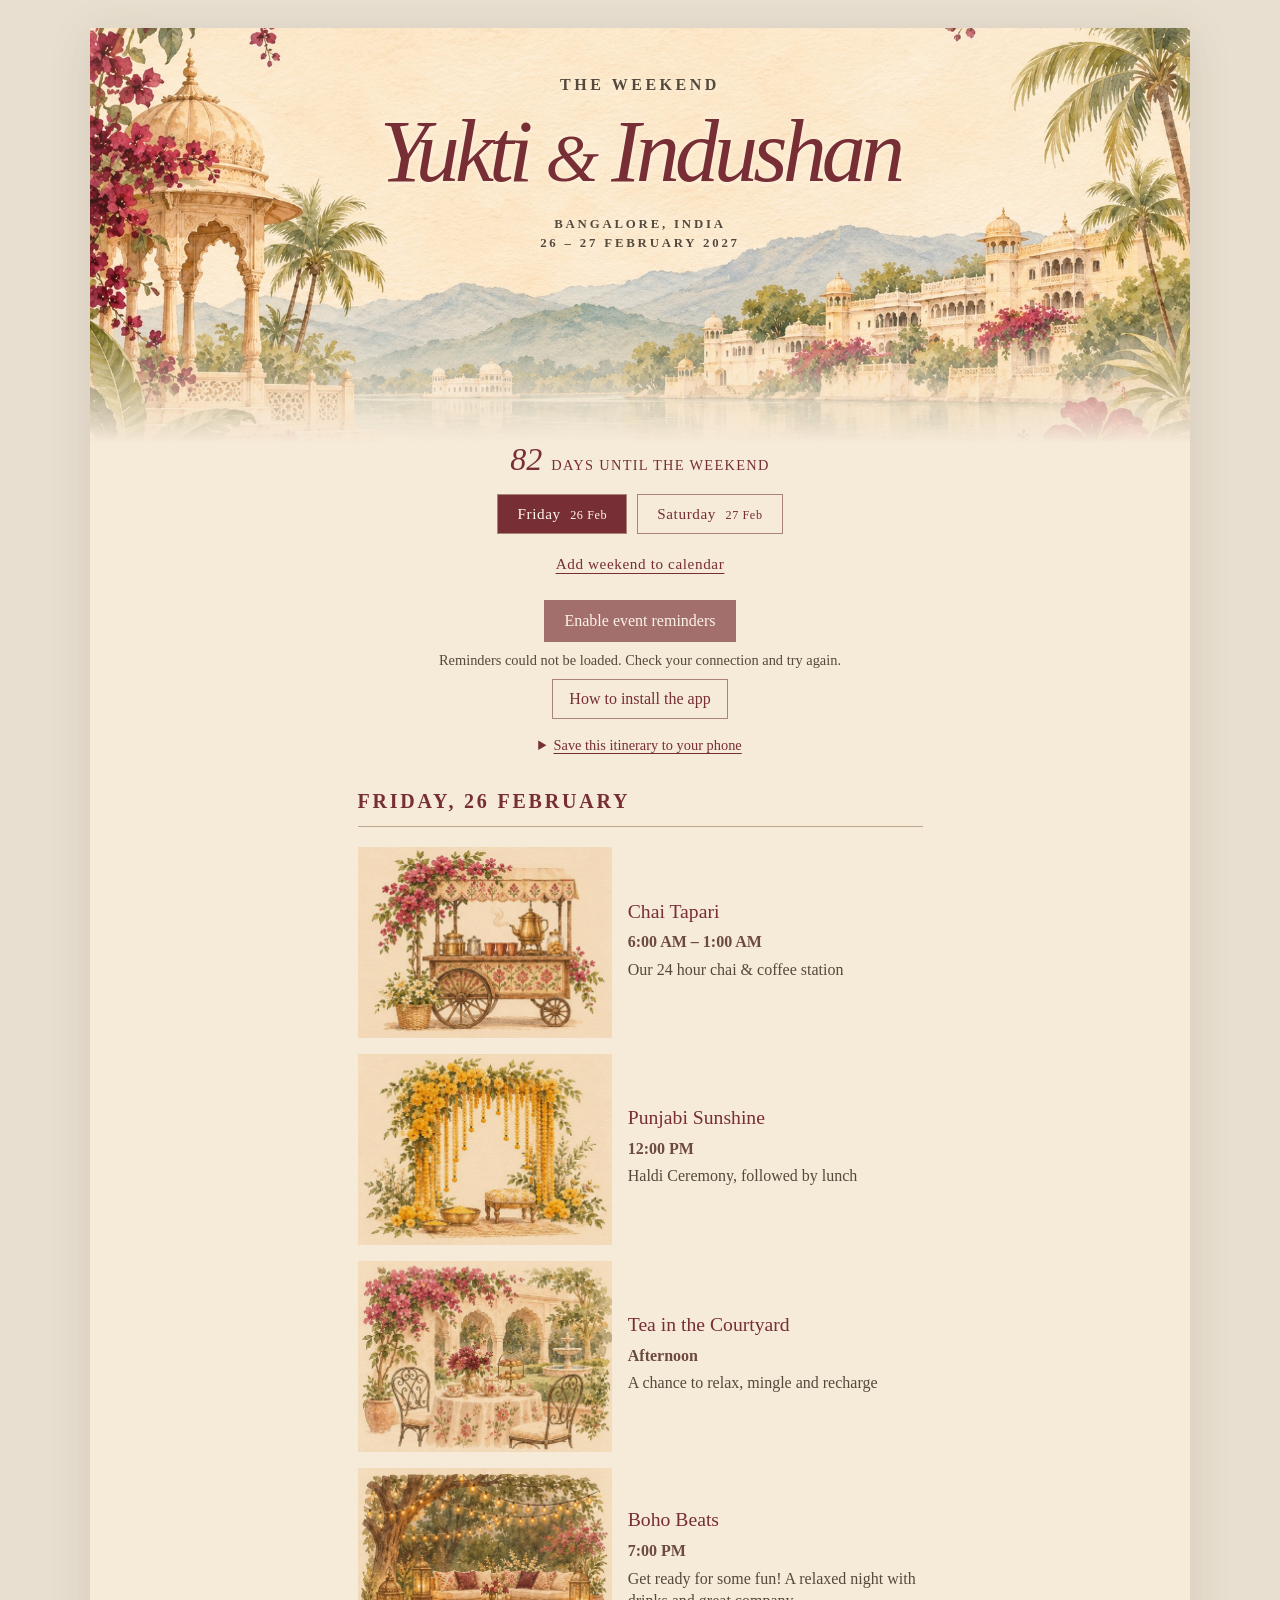
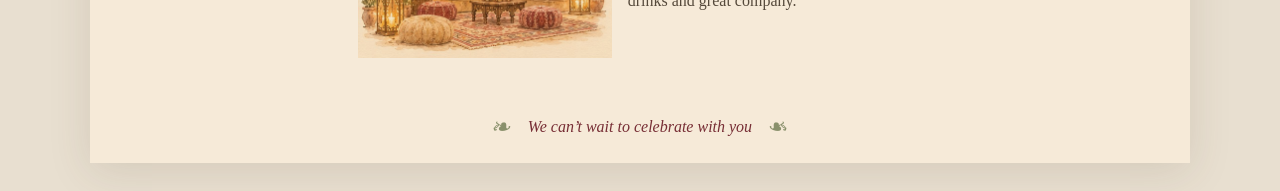
==== commit 94a97132: "Add opt-in wedding event notifications" ====
--- a/index.html
+++ b/index.html
@@ -10,7 +10,7 @@
   <link rel="apple-touch-icon" href="assets/apple-touch-icon.png">
   <meta name="apple-mobile-web-app-capable" content="yes">
   <meta name="apple-mobile-web-app-status-bar-style" content="default">
-  <link rel="stylesheet" href="style.css?v=4">
+  <link rel="stylesheet" href="style.css?v=5">
   <link rel="stylesheet" href="vendor/add-to-homescreen/add-to-homescreen.min.css">
 </head>
 <body>
@@ -27,6 +27,7 @@
       <div class="countdown" aria-live="polite"><span id="countdown-number">&mdash;</span><span id="countdown-label">days until the weekend</span></div>
       <nav class="day-nav" aria-label="Choose a day"><a href="index.html" aria-current="page">Friday <span>26 Feb</span></a><a href="saturday.html">Saturday <span>27 Feb</span></a></nav>
       <a class="calendar-link" href="wedding-weekend.ics" download>Add weekend to calendar</a>
+      <div class="notification-area"><button class="notification-button" id="notification-button" disabled>Enable event reminders</button><p id="notification-status" role="status">Preparing reminders…</p></div>
       <div class="install-area"><button class="install-button guide-button" id="guide-button" hidden>How to install the app</button><button class="install-button" id="install-button" hidden>Install itinerary app</button><details class="install-help"><summary>Save this itinerary to your phone</summary><p>On iPhone: open this page in Safari, tap Share, then Add to Home Screen. On Android: use the install button when offered, or choose Add to Home screen from your browser menu.</p><p>Open the app once while connected to save the itinerary for offline use.</p></details></div>
     </div>
     <div class="schedule" aria-label="Wedding weekend itinerary">
@@ -42,5 +43,6 @@
   </main>
   <script src="vendor/add-to-homescreen/add-to-homescreen_en.min.js" defer></script>
   <script src="script.js?v=4" defer></script>
+  <script src="notifications.js?v=1" defer></script>
 </body>
 </html>
--- a/style.css
+++ b/style.css
@@ -6,3 +6,5 @@
 .schedule{display:block;max-width:740px;margin-inline:auto}.day-nav a[aria-current="page"]{background:var(--wine);color:#fff8ee}.day-nav a[aria-current="page"]:hover{background:#59232a}
 .install-area{margin:4px auto 0;max-width:440px}.install-button{font:inherit;color:var(--wine);background:transparent;border:1px solid #a98576;padding:10px 16px;cursor:pointer}.install-button:hover,.install-button:focus-visible{background:var(--wine);color:#fff8ee}.install-help{margin:12px auto 0;font-size:.9rem;line-height:1.5}.install-help summary{color:var(--wine);cursor:pointer;text-decoration:underline;text-underline-offset:3px}.install-help p{margin:10px 0 0}
 .guide-button{margin:4px}.install-button[hidden]{display:none}
+
+.notification-area{margin:16px auto 0;max-width:440px}.notification-button{font:inherit;color:#fff8ee;background:var(--wine);border:1px solid var(--wine);padding:11px 19px;cursor:pointer}.notification-button:disabled{opacity:.65;cursor:default}.notification-button:focus-visible{outline:2px solid var(--wine);outline-offset:3px}#notification-status{font-size:.9rem;line-height:1.45;margin:8px auto 0}
